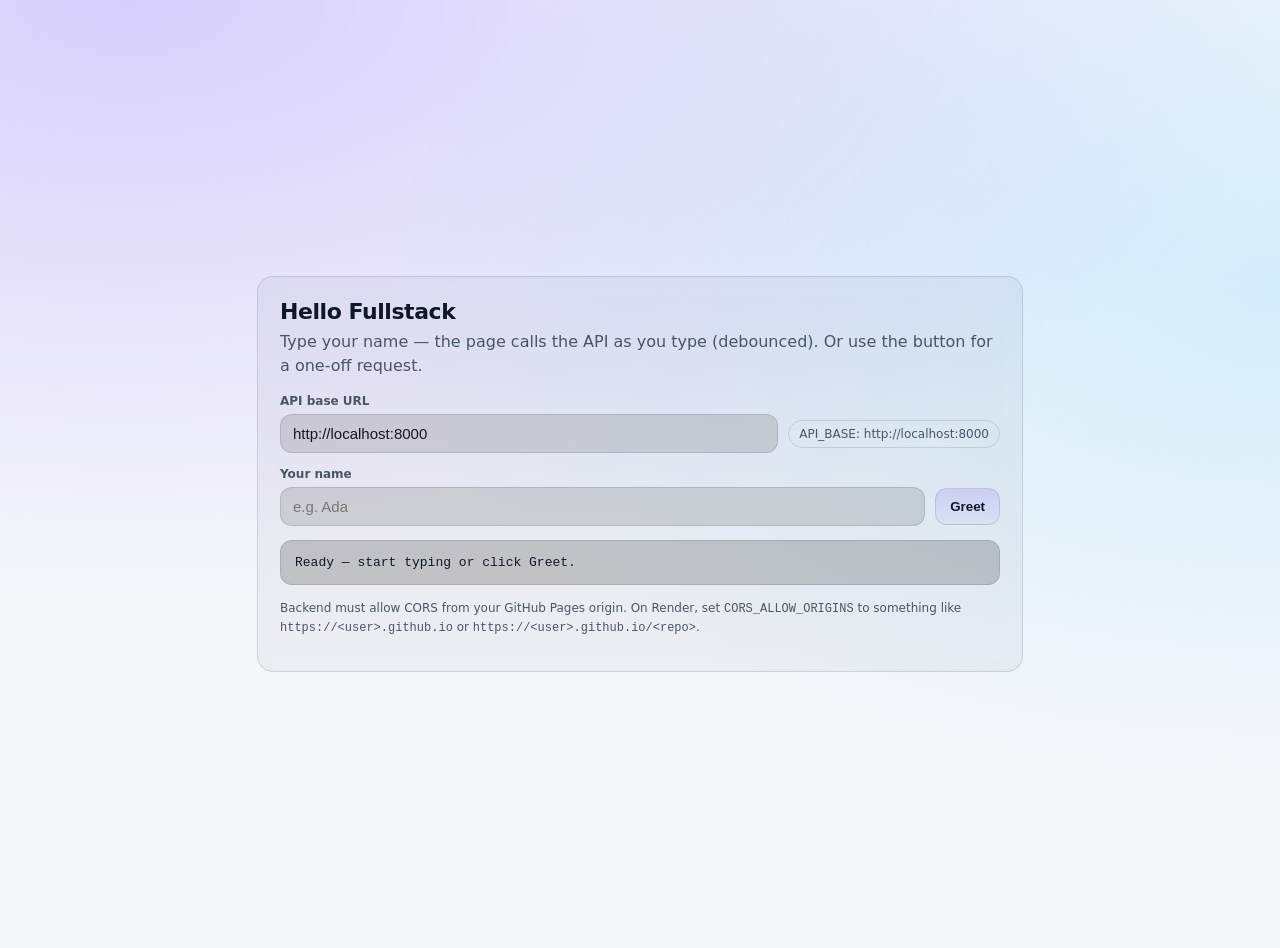
==== frontend/index.html @ 223c52b8 "first commit" ====
<!doctype html>
<html lang="en">
  <head>
    <meta charset="UTF-8" />
    <meta name="viewport" content="width=device-width, initial-scale=1.0" />
    <title>Hello Fullstack</title>
    <style>
      :root {
        color-scheme: light dark;
        --bg: #0b1020;
        --fg: #e8eaf2;
        --muted: #aab0c0;
        --card: rgba(255, 255, 255, 0.06);
        --border: rgba(255, 255, 255, 0.12);
        --accent: #7c5cff;
      }
      @media (prefers-color-scheme: light) {
        :root {
          --bg: #f6f7fb;
          --fg: #0f172a;
          --muted: #475569;
          --card: rgba(15, 23, 42, 0.04);
          --border: rgba(15, 23, 42, 0.12);
          --accent: #5b43ff;
        }
      }
      body {
        margin: 0;
        font-family: ui-sans-serif, system-ui, -apple-system, Segoe UI, Roboto,
          Helvetica, Arial, "Apple Color Emoji", "Segoe UI Emoji";
        background: radial-gradient(1200px 600px at 10% 0%, rgba(124, 92, 255, 0.25), transparent),
          radial-gradient(900px 500px at 100% 30%, rgba(56, 189, 248, 0.18), transparent),
          var(--bg);
        color: var(--fg);
        min-height: 100vh;
        display: grid;
        place-items: center;
        padding: 24px;
      }
      .card {
        width: min(720px, 100%);
        background: var(--card);
        border: 1px solid var(--border);
        border-radius: 16px;
        padding: 22px 22px 18px;
        backdrop-filter: blur(10px);
      }
      h1 {
        margin: 0 0 6px;
        font-size: 22px;
        letter-spacing: -0.02em;
      }
      p {
        margin: 0 0 16px;
        color: var(--muted);
        line-height: 1.5;
      }
      .row {
        display: flex;
        gap: 10px;
        flex-wrap: wrap;
        align-items: center;
        margin-bottom: 14px;
      }
      button {
        appearance: none;
        border: 1px solid var(--border);
        background: linear-gradient(180deg, rgba(124, 92, 255, 0.18), rgba(124, 92, 255, 0.06));
        color: var(--fg);
        border-radius: 12px;
        padding: 10px 14px;
        font-weight: 600;
        cursor: pointer;
      }
      button:hover {
        border-color: rgba(124, 92, 255, 0.6);
      }
      button:disabled {
        opacity: 0.55;
        cursor: not-allowed;
      }
      label {
        display: block;
        font-size: 12px;
        font-weight: 600;
        color: var(--muted);
        margin-bottom: 6px;
      }
      input[type="text"] {
        flex: 1;
        min-width: 180px;
        appearance: none;
        border: 1px solid var(--border);
        background: rgba(0, 0, 0, 0.12);
        color: var(--fg);
        border-radius: 12px;
        padding: 10px 12px;
        font-size: 15px;
      }
      input[type="text"]:focus {
        outline: none;
        border-color: rgba(124, 92, 255, 0.55);
        box-shadow: 0 0 0 3px rgba(124, 92, 255, 0.15);
      }
      .field {
        margin-bottom: 14px;
      }
      .pill {
        font-size: 12px;
        color: var(--muted);
        border: 1px solid var(--border);
        border-radius: 999px;
        padding: 6px 10px;
      }
      pre {
        margin: 0;
        padding: 14px;
        border-radius: 12px;
        border: 1px solid var(--border);
        background: rgba(0, 0, 0, 0.18);
        overflow: auto;
      }
      a {
        color: var(--accent);
      }
    </style>
  </head>
  <body>
    <div class="card">
      <h1>Hello Fullstack</h1>
      <p>
        Type your name — the page calls the API as you type (debounced). Or use
        the button for a one-off request.
      </p>

      <div class="field">
        <label for="apiBase">API base URL</label>
        <div class="row" style="margin-bottom: 0">
          <input
            id="apiBase"
            type="text"
            placeholder="e.g. https://your-service.onrender.com"
            inputmode="url"
            autocomplete="url"
          />
          <span class="pill" id="apiBasePill"></span>
        </div>
      </div>

      <div class="field">
        <label for="name">Your name</label>
        <div class="row" style="margin-bottom: 0">
          <input
            id="name"
            type="text"
            placeholder="e.g. Ada"
            autocomplete="name"
            maxlength="80"
          />
          <button id="call" type="button">Greet</button>
        </div>
      </div>

      <pre id="out">Ready — start typing or click Greet.</pre>

      <p style="margin-top: 14px; font-size: 12px">
        Backend must allow CORS from your GitHub Pages origin. On Render, set
        <code>CORS_ALLOW_ORIGINS</code> to something like
        <code>https://&lt;user&gt;.github.io</code> or
        <code>https://&lt;user&gt;.github.io/&lt;repo&gt;</code>.
      </p>
    </div>

    <script>
      const out = document.getElementById("out");
      const apiBaseInput = document.getElementById("apiBase");
      const nameInput = document.getElementById("name");
      const callBtn = document.getElementById("call");
      const pill = document.getElementById("apiBasePill");

      function normalizeBaseUrl(x) {
        const raw = String(x || "").trim().replace(/\/+$/, "");
        return raw;
      }

      function getApiBaseFromUrl() {
        const v = new URLSearchParams(window.location.search).get("api");
        return v ? normalizeBaseUrl(v) : "";
      }

      function getApiBaseFromStorage() {
        try {
          return normalizeBaseUrl(localStorage.getItem("hello_fullstack_api_base"));
        } catch {
          return "";
        }
      }

      let apiBase =
        getApiBaseFromUrl() ||
        getApiBaseFromStorage() ||
        "http://localhost:8000";

      function renderApiBase() {
        apiBaseInput.value = apiBase;
        pill.textContent = `API_BASE: ${apiBase}`;
      }

      function setApiBase(next) {
        const v = normalizeBaseUrl(next);
        if (!v) return;
        apiBase = v;
        try {
          localStorage.setItem("hello_fullstack_api_base", apiBase);
        } catch {
          // ignore
        }
        renderApiBase();
      }

      renderApiBase();

      function pretty(x) {
        return JSON.stringify(x, null, 2);
      }

      let debounceTimer = null;

      async function fetchHello() {
        const q = nameInput.value.trim();
        const url =
          q.length === 0
            ? `${apiBase}/api/hello`
            : `${apiBase}/api/hello?name=${encodeURIComponent(q)}`;

        out.textContent = "Loading…";
        callBtn.disabled = true;
        try {
          const res = await fetch(url, {
            method: "GET",
            headers: { Accept: "application/json" },
          });
          const body = await res.json().catch(() => null);
          if (!res.ok) {
            throw new Error(
              `HTTP ${res.status}\n` + (body ? pretty(body) : "(no JSON body)")
            );
          }
          out.textContent = pretty(body);
        } catch (e) {
          out.textContent =
            "Request failed.\n\n" +
            (e && e.stack ? e.stack : String(e)) +
            "\n\nIf deployed: check CORS and the Render URL.";
        } finally {
          callBtn.disabled = false;
        }
      }

      nameInput.addEventListener("input", () => {
        clearTimeout(debounceTimer);
        debounceTimer = setTimeout(() => {
          fetchHello();
        }, 350);
      });

      callBtn.addEventListener("click", () => {
        clearTimeout(debounceTimer);
        fetchHello();
      });

      apiBaseInput.addEventListener("change", () => {
        setApiBase(apiBaseInput.value);
      });
    </script>
  </body>
</html>
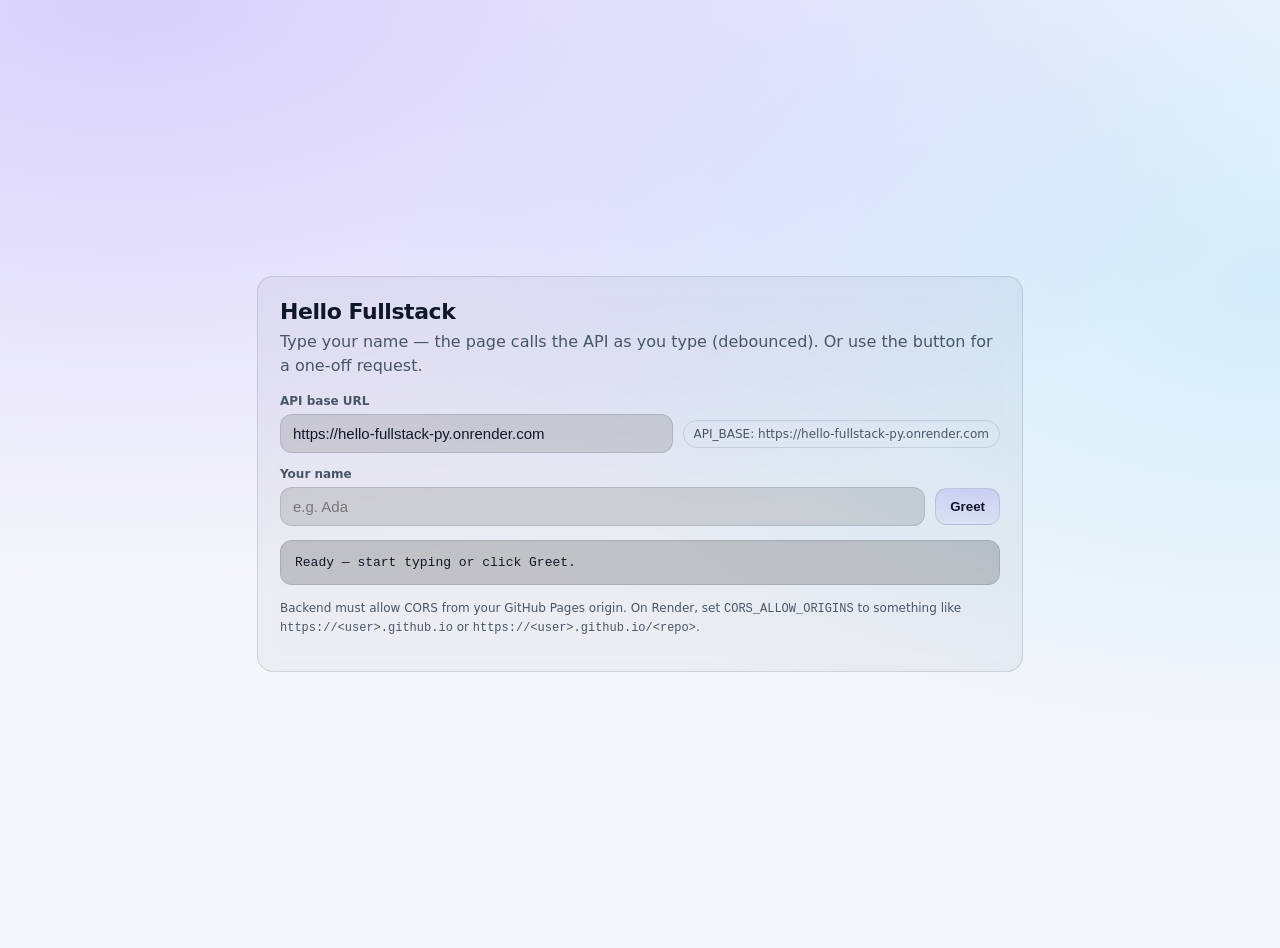
==== commit 26b70ada: "set render url as default api base Made-with: Cursor" ====
--- a/frontend/index.html
+++ b/frontend/index.html
@@ -199,7 +199,7 @@
       let apiBase =
         getApiBaseFromUrl() ||
         getApiBaseFromStorage() ||
-        "http://localhost:8000";
+        "https://hello-fullstack-py.onrender.com";
 
       function renderApiBase() {
         apiBaseInput.value = apiBase;
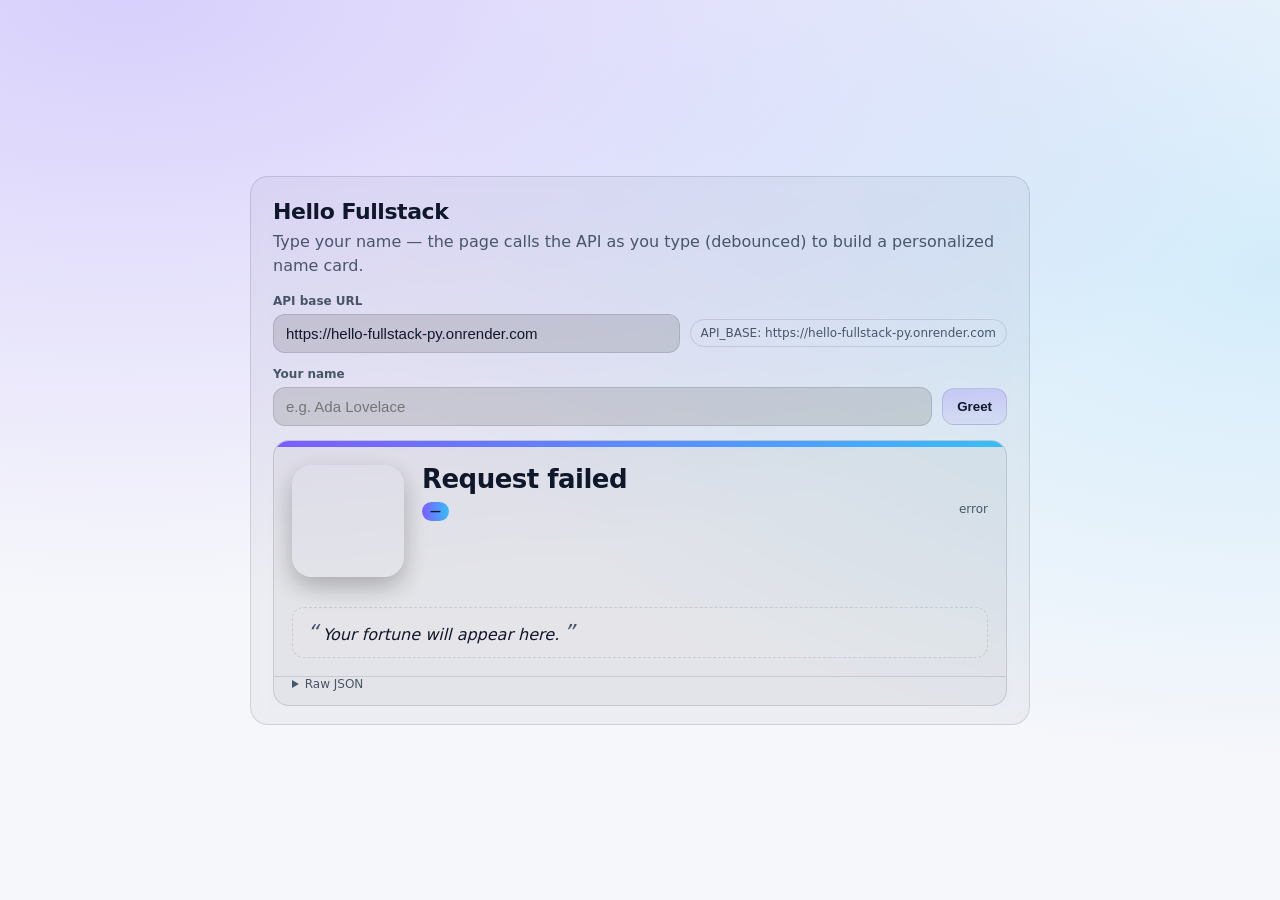
==== commit 235f3fa7: "add fancy /api/greet endpoint and visual name card frontend Backend adds an app.greet module that bu" ====
--- a/frontend/index.html
+++ b/frontend/index.html
@@ -13,6 +13,7 @@
         --card: rgba(255, 255, 255, 0.06);
         --border: rgba(255, 255, 255, 0.12);
         --accent: #7c5cff;
+        --chip: rgba(255, 255, 255, 0.06);
       }
       @media (prefers-color-scheme: light) {
         :root {
@@ -22,8 +23,10 @@
           --card: rgba(15, 23, 42, 0.04);
           --border: rgba(15, 23, 42, 0.12);
           --accent: #5b43ff;
+          --chip: rgba(15, 23, 42, 0.05);
         }
       }
+      * { box-sizing: border-box; }
       body {
         margin: 0;
         font-family: ui-sans-serif, system-ui, -apple-system, Segoe UI, Roboto,
@@ -38,12 +41,14 @@
         padding: 24px;
       }
       .card {
-        width: min(720px, 100%);
+        width: min(780px, 100%);
         background: var(--card);
         border: 1px solid var(--border);
-        border-radius: 16px;
+        border-radius: 18px;
         padding: 22px 22px 18px;
         backdrop-filter: blur(10px);
+        position: relative;
+        overflow: hidden;
       }
       h1 {
         margin: 0 0 6px;
@@ -60,25 +65,21 @@
         gap: 10px;
         flex-wrap: wrap;
         align-items: center;
-        margin-bottom: 14px;
       }
       button {
         appearance: none;
         border: 1px solid var(--border);
-        background: linear-gradient(180deg, rgba(124, 92, 255, 0.18), rgba(124, 92, 255, 0.06));
+        background: linear-gradient(180deg, rgba(124, 92, 255, 0.22), rgba(124, 92, 255, 0.08));
         color: var(--fg);
         border-radius: 12px;
         padding: 10px 14px;
         font-weight: 600;
         cursor: pointer;
-      }
-      button:hover {
-        border-color: rgba(124, 92, 255, 0.6);
-      }
-      button:disabled {
-        opacity: 0.55;
-        cursor: not-allowed;
-      }
+        transition: transform 80ms ease, border-color 120ms ease;
+      }
+      button:hover { border-color: rgba(124, 92, 255, 0.6); }
+      button:active { transform: translateY(1px); }
+      button:disabled { opacity: 0.55; cursor: not-allowed; }
       label {
         display: block;
         font-size: 12px;
@@ -100,11 +101,9 @@
       input[type="text"]:focus {
         outline: none;
         border-color: rgba(124, 92, 255, 0.55);
-        box-shadow: 0 0 0 3px rgba(124, 92, 255, 0.15);
-      }
-      .field {
-        margin-bottom: 14px;
-      }
+        box-shadow: 0 0 0 3px rgba(124, 92, 255, 0.18);
+      }
+      .field { margin-bottom: 14px; }
       .pill {
         font-size: 12px;
         color: var(--muted);
@@ -112,30 +111,140 @@
         border-radius: 999px;
         padding: 6px 10px;
       }
+      a { color: var(--accent); }
+
+      /* --- Fancy card --- */
+      .namecard {
+        margin-top: 14px;
+        border: 1px solid var(--border);
+        border-radius: 16px;
+        padding: 0;
+        overflow: hidden;
+        background: var(--card);
+      }
+      .namecard .aura {
+        height: 6px;
+        width: 100%;
+        background: linear-gradient(90deg, var(--c1, #7c5cff), var(--c2, #38bdf8));
+      }
+      .namecard .body {
+        display: grid;
+        grid-template-columns: 112px 1fr;
+        gap: 18px;
+        padding: 18px;
+      }
+      .avatar {
+        width: 112px;
+        height: 112px;
+        border-radius: 20px;
+        overflow: hidden;
+        box-shadow: 0 10px 25px rgba(0,0,0,0.25);
+      }
+      .avatar svg { display: block; width: 100%; height: 100%; }
+      .who { min-width: 0; }
+      .hello {
+        font-size: 26px;
+        font-weight: 700;
+        letter-spacing: -0.02em;
+        line-height: 1.15;
+        margin: 0 0 4px;
+        min-height: 1.3em;
+        transition: opacity 220ms ease, transform 220ms ease;
+      }
+      .hello.fade { opacity: 0; transform: translateY(-4px); }
+      .meta {
+        font-size: 12px;
+        color: var(--muted);
+        display: flex;
+        gap: 8px;
+        flex-wrap: wrap;
+        margin-bottom: 10px;
+      }
+      .badge {
+        font-size: 11px;
+        font-weight: 600;
+        letter-spacing: 0.04em;
+        text-transform: uppercase;
+        color: var(--fg);
+        background: linear-gradient(90deg, var(--c1, #7c5cff), var(--c2, #38bdf8));
+        padding: 3px 8px;
+        border-radius: 999px;
+      }
+      .chips {
+        display: flex;
+        flex-wrap: wrap;
+        gap: 6px;
+        margin-top: 4px;
+      }
+      .chip {
+        font-size: 12px;
+        background: var(--chip);
+        border: 1px solid var(--border);
+        border-radius: 8px;
+        padding: 4px 8px;
+        color: var(--fg);
+      }
+      .chip b { color: var(--muted); font-weight: 600; margin-right: 4px; }
+      .fortune {
+        margin: 12px 18px 18px;
+        padding: 12px 14px;
+        border: 1px dashed var(--border);
+        border-radius: 12px;
+        font-style: italic;
+        color: var(--fg);
+        background: rgba(255,255,255,0.03);
+      }
+      .fortune::before { content: "\201C"; font-size: 22px; color: var(--muted); margin-right: 4px; }
+      .fortune::after  { content: "\201D"; font-size: 22px; color: var(--muted); margin-left: 4px; }
+
+      .details {
+        margin-top: 10px;
+        border-top: 1px solid var(--border);
+        padding-top: 10px;
+      }
+      details summary {
+        cursor: pointer;
+        color: var(--muted);
+        font-size: 12px;
+        user-select: none;
+      }
       pre {
-        margin: 0;
-        padding: 14px;
-        border-radius: 12px;
+        margin: 10px 0 0;
+        padding: 12px;
+        border-radius: 10px;
         border: 1px solid var(--border);
         background: rgba(0, 0, 0, 0.18);
         overflow: auto;
-      }
-      a {
-        color: var(--accent);
+        font-size: 12px;
+        max-height: 260px;
+      }
+
+      .confetti {
+        position: absolute;
+        inset: 0;
+        pointer-events: none;
+      }
+
+      @media (max-width: 520px) {
+        .namecard .body { grid-template-columns: 88px 1fr; }
+        .avatar { width: 88px; height: 88px; border-radius: 16px; }
+        .hello { font-size: 22px; }
       }
     </style>
   </head>
   <body>
     <div class="card">
+      <canvas id="confetti" class="confetti" aria-hidden="true"></canvas>
+
       <h1>Hello Fullstack</h1>
       <p>
-        Type your name — the page calls the API as you type (debounced). Or use
-        the button for a one-off request.
+        Type your name — the page calls the API as you type (debounced) to
+        build a personalized name card.
       </p>
 
       <div class="field">
         <label for="apiBase">API base URL</label>
-        <div class="row" style="margin-bottom: 0">
+        <div class="row">
           <input
             id="apiBase"
             type="text"
@@ -149,11 +258,11 @@
 
       <div class="field">
         <label for="name">Your name</label>
-        <div class="row" style="margin-bottom: 0">
+        <div class="row">
           <input
             id="name"
             type="text"
-            placeholder="e.g. Ada"
+            placeholder="e.g. Ada Lovelace"
             autocomplete="name"
             maxlength="80"
           />
@@ -161,33 +270,54 @@
         </div>
       </div>
 
-      <pre id="out">Ready — start typing or click Greet.</pre>
-
-      <p style="margin-top: 14px; font-size: 12px">
-        Backend must allow CORS from your GitHub Pages origin. On Render, set
-        <code>CORS_ALLOW_ORIGINS</code> to something like
-        <code>https://&lt;user&gt;.github.io</code> or
-        <code>https://&lt;user&gt;.github.io/&lt;repo&gt;</code>.
-      </p>
+      <section class="namecard" id="namecard" aria-live="polite">
+        <div class="aura" id="aura"></div>
+        <div class="body">
+          <div class="avatar" id="avatar"></div>
+          <div class="who">
+            <div class="hello" id="hello">Start typing a name…</div>
+            <div class="meta">
+              <span class="badge" id="auraWord">—</span>
+              <span id="langLabel">—</span>
+              <span id="status" style="margin-left:auto"></span>
+            </div>
+            <div class="chips" id="chips"></div>
+          </div>
+        </div>
+        <div class="fortune" id="fortune">Your fortune will appear here.</div>
+        <div class="details" style="padding: 0 18px 14px">
+          <details>
+            <summary>Raw JSON</summary>
+            <pre id="raw">{}</pre>
+          </details>
+        </div>
+      </section>
     </div>
 
     <script>
-      const out = document.getElementById("out");
       const apiBaseInput = document.getElementById("apiBase");
       const nameInput = document.getElementById("name");
       const callBtn = document.getElementById("call");
       const pill = document.getElementById("apiBasePill");
 
+      const avatarEl = document.getElementById("avatar");
+      const helloEl = document.getElementById("hello");
+      const langLabelEl = document.getElementById("langLabel");
+      const auraWordEl = document.getElementById("auraWord");
+      const auraBarEl = document.getElementById("aura");
+      const chipsEl = document.getElementById("chips");
+      const fortuneEl = document.getElementById("fortune");
+      const rawEl = document.getElementById("raw");
+      const statusEl = document.getElementById("status");
+      const confettiCanvas = document.getElementById("confetti");
+
       function normalizeBaseUrl(x) {
-        const raw = String(x || "").trim().replace(/\/+$/, "");
-        return raw;
-      }
-
+        return String(x || "").trim().replace(/\/+$/, "");
+      }
       function getApiBaseFromUrl() {
         const v = new URLSearchParams(window.location.search).get("api");
         return v ? normalizeBaseUrl(v) : "";
       }
-
       function getApiBaseFromStorage() {
         try {
           return normalizeBaseUrl(localStorage.getItem("hello_fullstack_api_base"));
@@ -195,7 +325,6 @@
           return "";
         }
       }
-
       let apiBase =
         getApiBaseFromUrl() ||
         getApiBaseFromStorage() ||
@@ -205,35 +334,151 @@
         apiBaseInput.value = apiBase;
         pill.textContent = `API_BASE: ${apiBase}`;
       }
-
       function setApiBase(next) {
         const v = normalizeBaseUrl(next);
         if (!v) return;
         apiBase = v;
-        try {
-          localStorage.setItem("hello_fullstack_api_base", apiBase);
-        } catch {
-          // ignore
+        try { localStorage.setItem("hello_fullstack_api_base", apiBase); } catch {}
+        renderApiBase();
+      }
+      renderApiBase();
+
+      // --- greetings rotation ---
+      let greetingIdx = 0;
+      let greetings = [];
+      let rotateTimer = null;
+      function stopRotation() {
+        if (rotateTimer) { clearInterval(rotateTimer); rotateTimer = null; }
+      }
+      function showGreeting(i) {
+        if (!greetings.length) return;
+        const g = greetings[i % greetings.length];
+        helloEl.classList.add("fade");
+        setTimeout(() => {
+          helloEl.textContent = g.text;
+          langLabelEl.textContent = g.lang;
+          helloEl.classList.remove("fade");
+        }, 180);
+      }
+      function startRotation() {
+        stopRotation();
+        if (greetings.length <= 1) return;
+        rotateTimer = setInterval(() => {
+          greetingIdx = (greetingIdx + 1) % greetings.length;
+          showGreeting(greetingIdx);
+        }, 2500);
+      }
+
+      // --- confetti ---
+      function resizeConfetti() {
+        const rect = confettiCanvas.getBoundingClientRect();
+        confettiCanvas.width = rect.width * devicePixelRatio;
+        confettiCanvas.height = rect.height * devicePixelRatio;
+      }
+      window.addEventListener("resize", resizeConfetti);
+      requestAnimationFrame(resizeConfetti);
+
+      function burstConfetti(colors) {
+        const ctx = confettiCanvas.getContext("2d");
+        const w = confettiCanvas.width, h = confettiCanvas.height;
+        const N = 80;
+        const parts = Array.from({ length: N }, () => ({
+          x: w * 0.5,
+          y: h * 0.18,
+          vx: (Math.random() - 0.5) * 8 * devicePixelRatio,
+          vy: (Math.random() * -6 - 2) * devicePixelRatio,
+          g: 0.18 * devicePixelRatio,
+          size: (3 + Math.random() * 3) * devicePixelRatio,
+          rot: Math.random() * Math.PI,
+          vr: (Math.random() - 0.5) * 0.3,
+          color: colors[Math.floor(Math.random() * colors.length)],
+          life: 80 + Math.random() * 40,
+        }));
+        let t = 0;
+        function frame() {
+          ctx.clearRect(0, 0, w, h);
+          let alive = 0;
+          for (const p of parts) {
+            if (p.life <= 0) continue;
+            alive++;
+            p.vy += p.g;
+            p.x += p.vx;
+            p.y += p.vy;
+            p.rot += p.vr;
+            p.life -= 1;
+            ctx.save();
+            ctx.translate(p.x, p.y);
+            ctx.rotate(p.rot);
+            ctx.fillStyle = p.color;
+            ctx.globalAlpha = Math.max(0, Math.min(1, p.life / 60));
+            ctx.fillRect(-p.size / 2, -p.size / 2, p.size, p.size * 0.5);
+            ctx.restore();
+          }
+          t++;
+          if (alive > 0 && t < 180) requestAnimationFrame(frame);
+          else ctx.clearRect(0, 0, w, h);
         }
-        renderApiBase();
-      }
-
-      renderApiBase();
-
-      function pretty(x) {
-        return JSON.stringify(x, null, 2);
-      }
+        requestAnimationFrame(frame);
+      }
+
+      // --- render ---
+      function renderCard(data) {
+        rawEl.textContent = JSON.stringify(data, null, 2);
+
+        const [c1, c2] = data.aura?.colors || ["#7c5cff", "#38bdf8"];
+        auraBarEl.style.background = `linear-gradient(90deg, ${c1}, ${c2})`;
+        document.documentElement.style.setProperty("--c1", c1);
+        document.documentElement.style.setProperty("--c2", c2);
+        auraWordEl.textContent = data.aura?.word || "—";
+        auraWordEl.style.background = `linear-gradient(90deg, ${c1}, ${c2})`;
+
+        avatarEl.innerHTML = data.avatar_svg || "";
+
+        greetings = Array.isArray(data.greetings) ? data.greetings : [];
+        greetingIdx = 0;
+        if (greetings.length) showGreeting(0);
+        startRotation();
+
+        const s = data.stats || {};
+        const chips = [
+          ["length", s.length],
+          ["letters", s.letters],
+          ["vowels", s.vowels],
+          ["consonants", s.consonants],
+          ["reversed", s.reversed],
+          ["leet", s.leet],
+        ];
+        chipsEl.innerHTML = "";
+        for (const [label, value] of chips) {
+          if (value === undefined || value === null || value === "") continue;
+          const span = document.createElement("span");
+          span.className = "chip";
+          const b = document.createElement("b");
+          b.textContent = label + ":";
+          span.appendChild(b);
+          span.appendChild(document.createTextNode(" " + String(value)));
+          chipsEl.appendChild(span);
+        }
+
+        fortuneEl.textContent = data.fortune || "";
+
+        burstConfetti([c1, c2, "#ffffff"]);
+      }
+
+      function pretty(x) { return JSON.stringify(x, null, 2); }
 
       let debounceTimer = null;
-
-      async function fetchHello() {
+      let reqSeq = 0;
+
+      async function fetchGreet() {
         const q = nameInput.value.trim();
         const url =
           q.length === 0
-            ? `${apiBase}/api/hello`
-            : `${apiBase}/api/hello?name=${encodeURIComponent(q)}`;
-
-        out.textContent = "Loading…";
+            ? `${apiBase}/api/greet`
+            : `${apiBase}/api/greet?name=${encodeURIComponent(q)}`;
+
+        const mySeq = ++reqSeq;
+        statusEl.textContent = "loading…";
         callBtn.disabled = true;
         try {
           const res = await fetch(url, {
@@ -241,15 +486,18 @@
             headers: { Accept: "application/json" },
           });
           const body = await res.json().catch(() => null);
+          if (mySeq !== reqSeq) return; // stale response
           if (!res.ok) {
-            throw new Error(
-              `HTTP ${res.status}\n` + (body ? pretty(body) : "(no JSON body)")
-            );
+            throw new Error(`HTTP ${res.status}\n` + (body ? pretty(body) : "(no JSON body)"));
           }
-          out.textContent = pretty(body);
+          statusEl.textContent = "";
+          renderCard(body);
         } catch (e) {
-          out.textContent =
-            "Request failed.\n\n" +
+          if (mySeq !== reqSeq) return;
+          statusEl.textContent = "error";
+          helloEl.textContent = "Request failed";
+          langLabelEl.textContent = "";
+          rawEl.textContent = "Request failed.\n\n" +
             (e && e.stack ? e.stack : String(e)) +
             "\n\nIf deployed: check CORS and the Render URL.";
         } finally {
@@ -259,19 +507,22 @@
 
       nameInput.addEventListener("input", () => {
         clearTimeout(debounceTimer);
-        debounceTimer = setTimeout(() => {
-          fetchHello();
-        }, 350);
+        debounceTimer = setTimeout(fetchGreet, 350);
       });
-
+      nameInput.addEventListener("keydown", (e) => {
+        if (e.key === "Enter") {
+          clearTimeout(debounceTimer);
+          fetchGreet();
+        }
+      });
       callBtn.addEventListener("click", () => {
         clearTimeout(debounceTimer);
-        fetchHello();
+        fetchGreet();
       });
-
-      apiBaseInput.addEventListener("change", () => {
-        setApiBase(apiBaseInput.value);
-      });
+      apiBaseInput.addEventListener("change", () => setApiBase(apiBaseInput.value));
+
+      // Kick off with an initial greeting for "friend"
+      fetchGreet();
     </script>
   </body>
 </html>
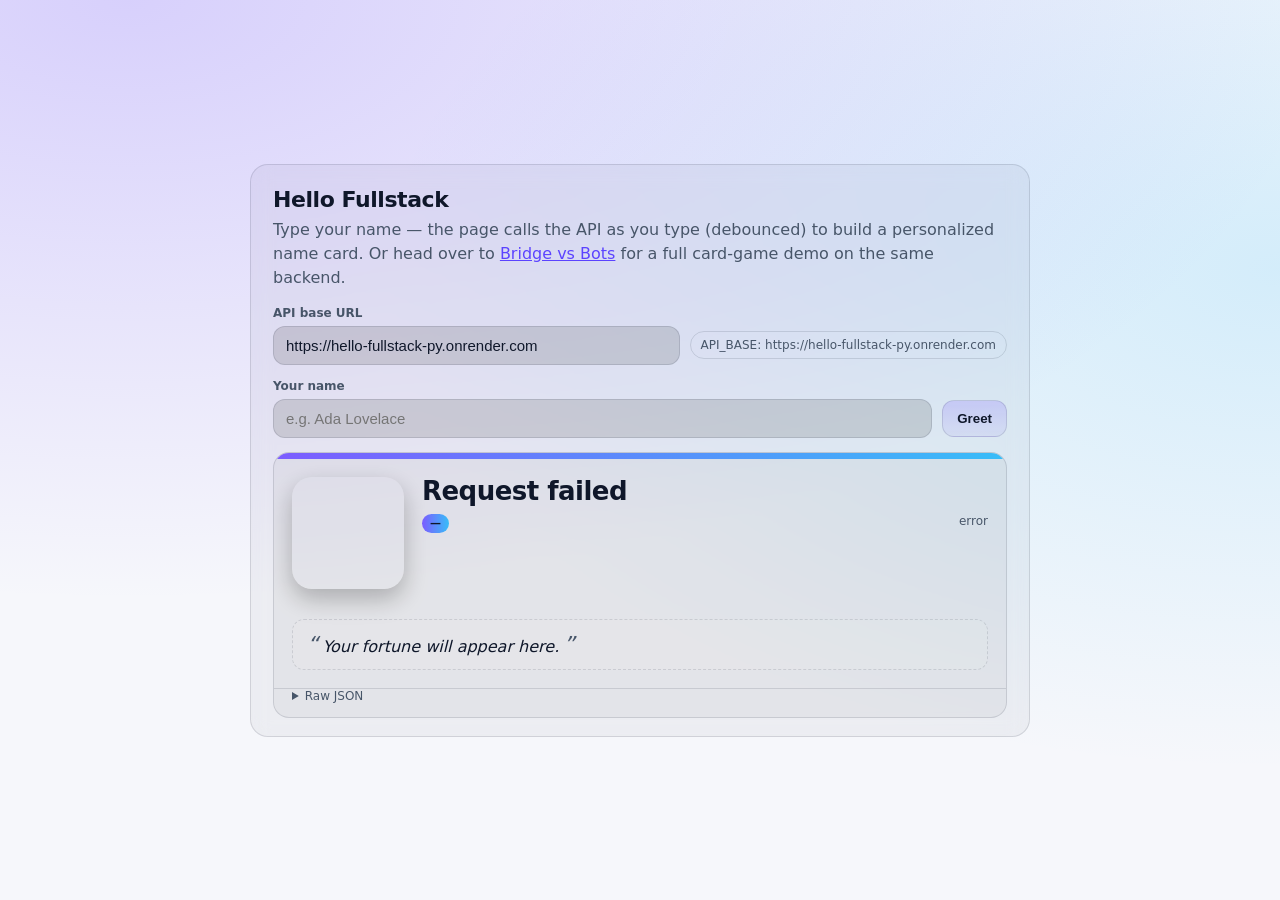
==== commit 6d54bc96: "add bridge vs bots: pure-python engine + FastAPI api + spa frontend The bridge engine (backend/app/b" ====
--- a/frontend/index.html
+++ b/frontend/index.html
@@ -239,7 +239,9 @@
       <h1>Hello Fullstack</h1>
       <p>
         Type your name — the page calls the API as you type (debounced) to
-        build a personalized name card.
+        build a personalized name card. Or head over to
+        <a href="./bridge/">Bridge vs Bots</a> for a full card-game demo on
+        the same backend.
       </p>
 
       <div class="field">
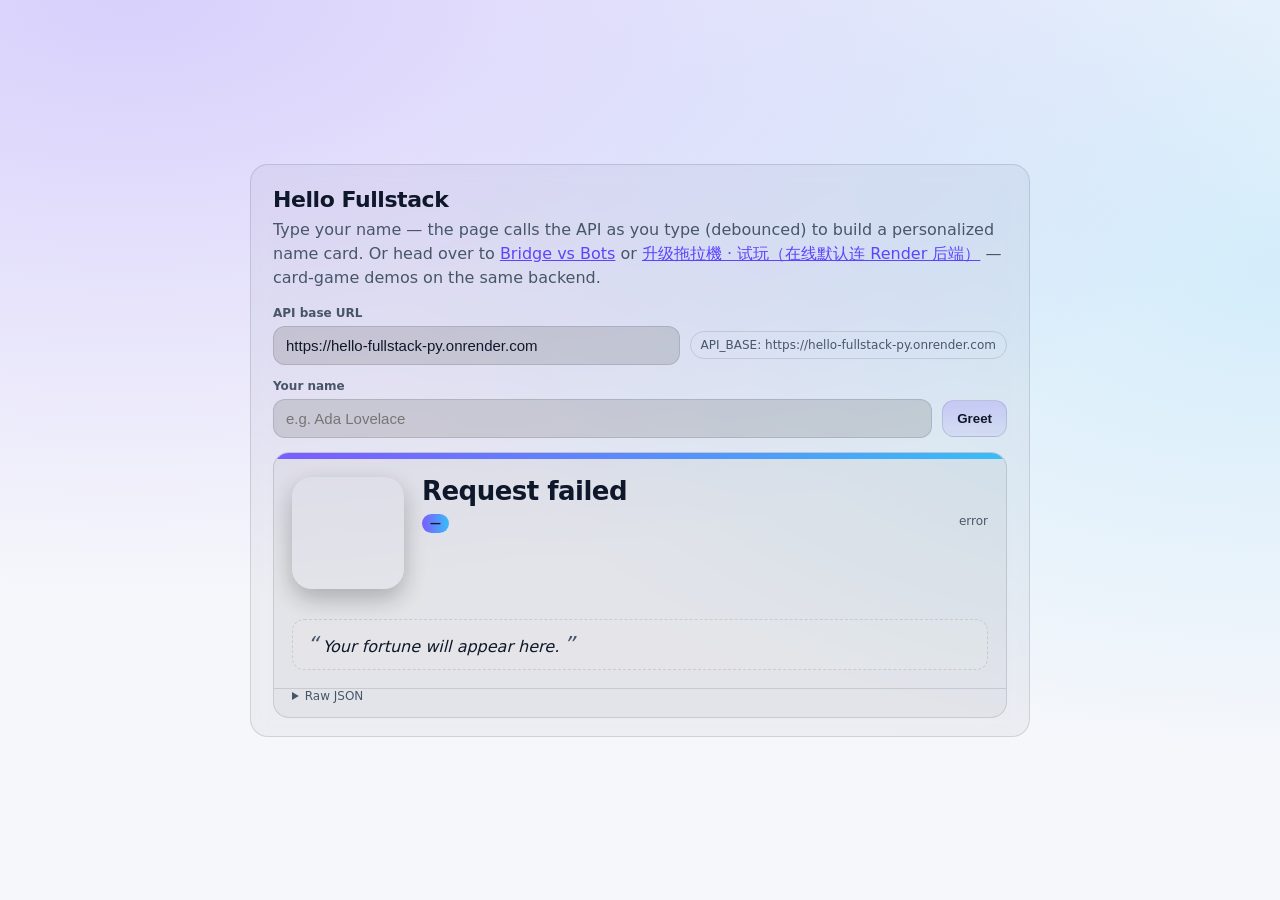
==== commit 0228f3e1: "feat(sheng): REST/WebSocket tables, six-player friend_calls, next-hand, play UI under /sheng/ - Runn" ====
--- a/frontend/index.html
+++ b/frontend/index.html
@@ -240,7 +240,8 @@
       <p>
         Type your name — the page calls the API as you type (debounced) to
         build a personalized name card. Or head over to
-        <a href="./bridge/">Bridge vs Bots</a> for a full card-game demo on
+        <a href="./bridge/">Bridge vs Bots</a> or
+        <a href="./sheng/">升级拖拉機 · 试玩（在线默认连 Render 后端）</a> — card-game demos on
         the same backend.
       </p>
 
